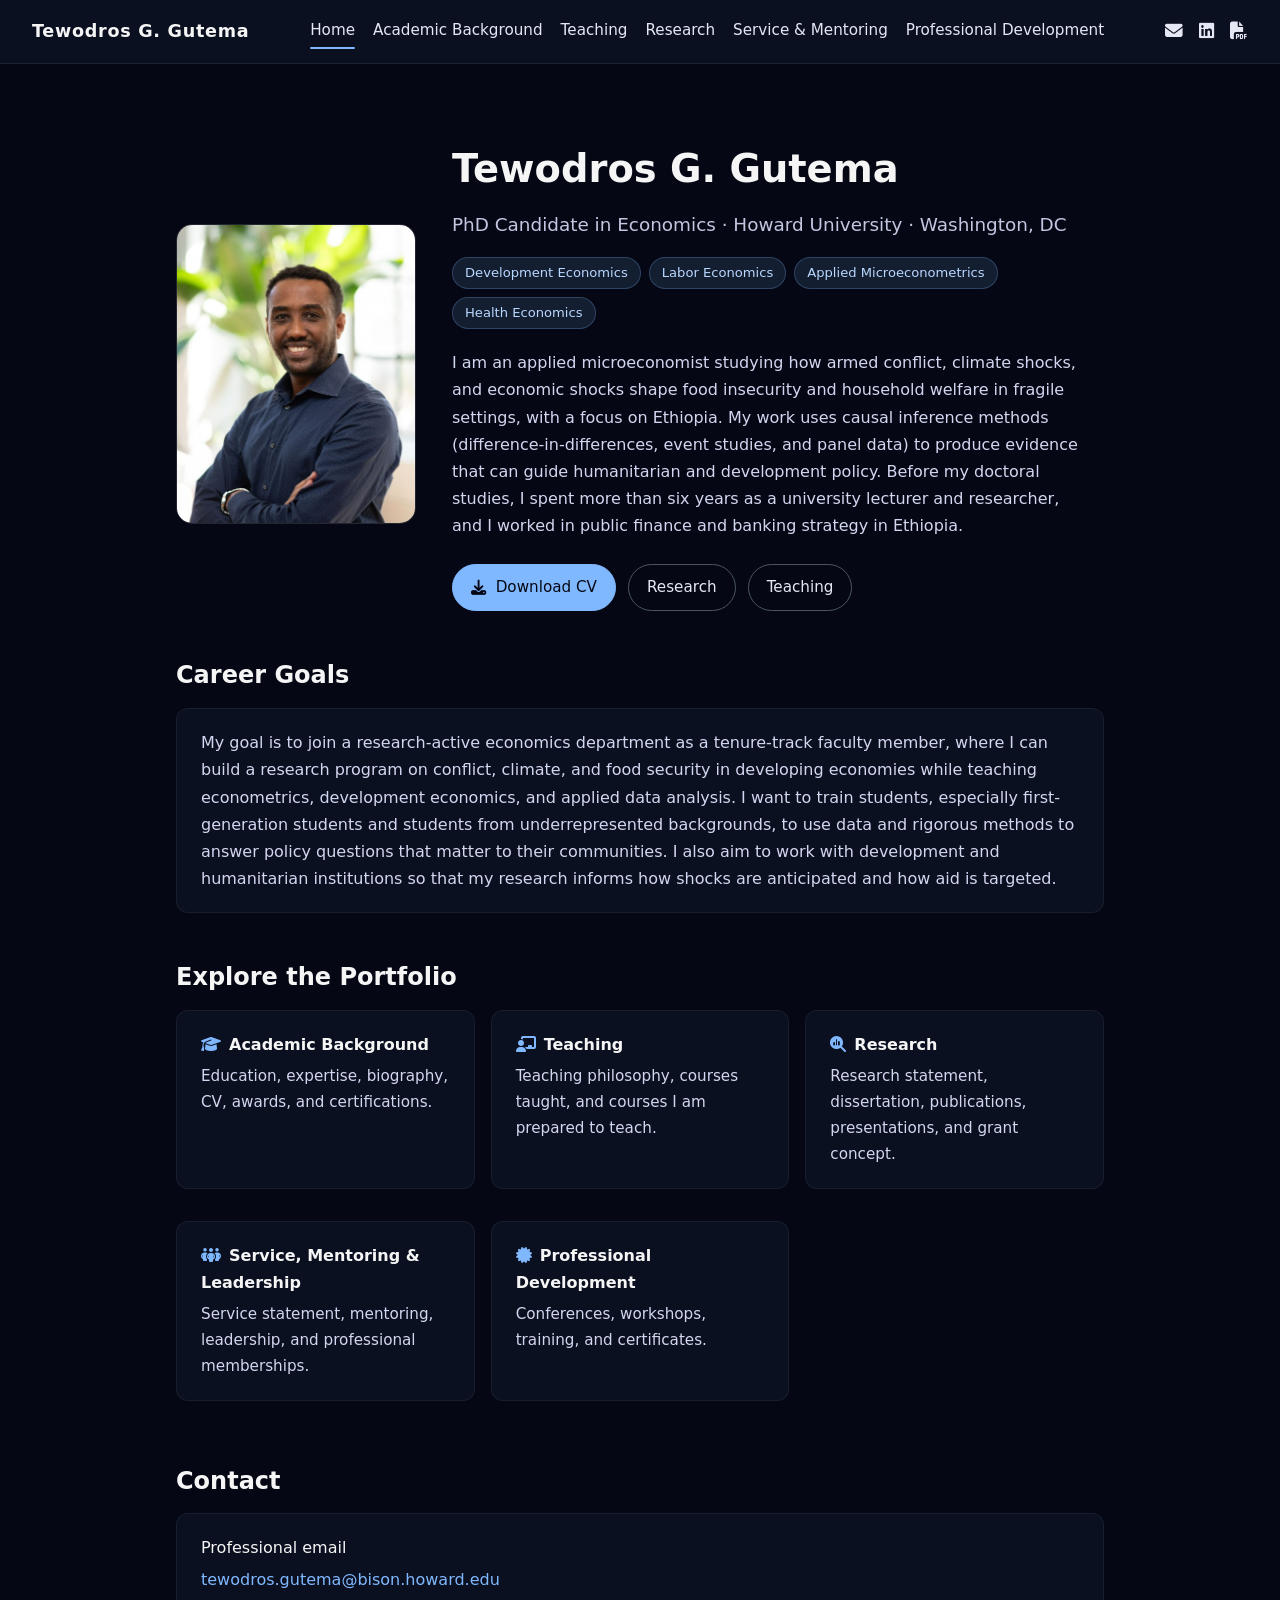
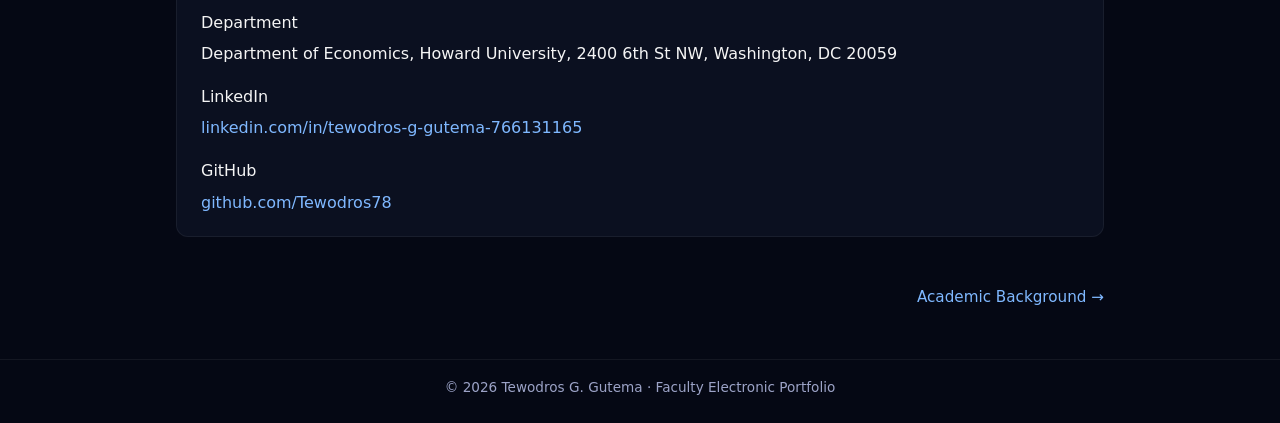
==== index.html @ e726f28e "Add files via upload" ====
<!DOCTYPE html>
<html lang="en">
<head>
    <meta charset="UTF-8">
    <meta name="viewport" content="width=device-width, initial-scale=1.0">
    <title>Tewodros G. Gutema | Home</title>
    <meta name="description" content="Faculty electronic portfolio of Tewodros G. Gutema, PhD Candidate in Economics, Howard University.">
    <link rel="stylesheet" href="style.css">
    <link rel="stylesheet" href="https://cdnjs.cloudflare.com/ajax/libs/font-awesome/6.5.1/css/all.min.css">
</head>
<body>
<div class="page-wrapper">

    <nav class="navbar">
        <div class="nav-brand">Tewodros G. Gutema</div>
        <div class="nav-links">
            <a href="index.html" class="active">Home</a>
            <a href="background.html">Academic Background</a>
            <a href="teaching.html">Teaching</a>
            <a href="research.html">Research</a>
            <a href="service.html">Service & Mentoring</a>
            <a href="development.html">Professional Development</a>
        </div>
        <div class="nav-icons">
            <a href="mailto:tewodros.gutema@bison.howard.edu" title="Email"><i class="fa-solid fa-envelope"></i></a>
            <a href="https://www.linkedin.com/in/tewodros-g-gutema-766131165" target="_blank" title="LinkedIn"><i class="fa-brands fa-linkedin"></i></a>
            <a href="Tewodros_Gutema_CV.pdf" target="_blank" title="Download CV"><i class="fa-solid fa-file-pdf"></i></a>
        </div>
    </nav>

    <main class="main-content">

        <section class="hero">
            <div class="hero-grid">
                <img class="headshot" src="images/headshot.jpg" alt="Professional photograph of Tewodros G. Gutema">
                <div>
                    <h1 class="hero-name">Tewodros G. Gutema</h1>
                    <p class="hero-title">PhD Candidate in Economics &middot; Howard University &middot; Washington, DC</p>
                    <div class="tag-row">
                        <span class="tag">Development Economics</span>
                        <span class="tag">Labor Economics</span>
                        <span class="tag">Applied Microeconometrics</span>
                        <span class="tag">Health Economics</span>
                    </div>
                    <p class="hero-tagline">
                        I am an applied microeconomist studying how armed conflict, climate shocks, and economic
                        shocks shape food insecurity and household welfare in fragile settings, with a focus on
                        Ethiopia. My work uses causal inference methods (difference-in-differences, event studies,
                        and panel data) to produce evidence that can guide humanitarian and development policy.
                        Before my doctoral studies, I spent more than six years as a university lecturer and
                        researcher, and I worked in public finance and banking strategy in Ethiopia.
                    </p>
                    <div class="hero-buttons">
                        <a href="Tewodros_Gutema_CV.pdf" target="_blank" class="btn btn-primary"><i class="fa-solid fa-download"></i>&nbsp; Download CV</a>
                        <a href="research.html" class="btn btn-outline">Research</a>
                        <a href="teaching.html" class="btn btn-outline">Teaching</a>
                    </div>
                </div>
            </div>
        </section>

        <section class="page-section">
        <h2 class="section-title">Career Goals</h2>
        <div class="card statement">
            <p>My goal is to join a research-active economics department as a tenure-track faculty member, where I can build a research program on conflict, climate, and food security in developing economies while teaching econometrics, development economics, and applied data analysis. I want to train students, especially first-generation students and students from underrepresented backgrounds, to use data and rigorous methods to answer policy questions that matter to their communities. I also aim to work with development and humanitarian institutions so that my research informs how shocks are anticipated and how aid is targeted.</p>
        </div>
        </section>
        <section class="page-section">
        <h2 class="section-title">Explore the Portfolio</h2>
        <div class="section-grid">
            <a class="card section-card" href="background.html"><div class="card-title"><i class="fa-solid fa-graduation-cap"></i>Academic Background</div><div class="card-body">Education, expertise, biography, CV, awards, and certifications.</div></a>
            <a class="card section-card" href="teaching.html"><div class="card-title"><i class="fa-solid fa-chalkboard-user"></i>Teaching</div><div class="card-body">Teaching philosophy, courses taught, and courses I am prepared to teach.</div></a>
            <a class="card section-card" href="research.html"><div class="card-title"><i class="fa-solid fa-magnifying-glass-chart"></i>Research</div><div class="card-body">Research statement, dissertation, publications, presentations, and grant concept.</div></a>
            <a class="card section-card" href="service.html"><div class="card-title"><i class="fa-solid fa-people-group"></i>Service, Mentoring &amp; Leadership</div><div class="card-body">Service statement, mentoring, leadership, and professional memberships.</div></a>
            <a class="card section-card" href="development.html"><div class="card-title"><i class="fa-solid fa-certificate"></i>Professional Development</div><div class="card-body">Conferences, workshops, training, and certificates.</div></a>
        </div>
        </section>
        <section class="page-section">
        <h2 class="section-title">Contact</h2>
        <div class="card contact-grid">
            <div><div class="contact-label">Professional email</div><a href="mailto:tewodros.gutema@bison.howard.edu">tewodros.gutema@bison.howard.edu</a></div>
            <div><div class="contact-label">Department</div>Department of Economics, Howard University, 2400 6th St NW, Washington, DC 20059</div>
            <div><div class="contact-label">LinkedIn</div><a href="https://www.linkedin.com/in/tewodros-g-gutema-766131165" target="_blank">linkedin.com/in/tewodros-g-gutema-766131165</a></div>
            <div><div class="contact-label">GitHub</div><a href="https://github.com/Tewodros78" target="_blank">github.com/Tewodros78</a></div>
        </div>
        </section>
        <div class="page-nav"><span></span><a href="background.html">Academic Background &rarr;</a></div>
    </main>

    <footer>
        &copy; <span id="year"></span> Tewodros G. Gutema &middot; Faculty Electronic Portfolio
    </footer>
</div>
<script>document.getElementById("year").textContent = new Date().getFullYear();</script>
</body>
</html>
---- style.css ----
/* ====== Global ====== */
* {
    box-sizing: border-box;
    margin: 0;
    padding: 0;
}

body {
    font-family: system-ui, -apple-system, BlinkMacSystemFont, "Segoe UI", sans-serif;
    background: #050814;
    color: #f5f5f5;
    line-height: 1.7;
}

a {
    color: #7fb8ff;
    text-decoration: none;
}

a:hover {
    text-decoration: underline;
}

/* ====== Layout ====== */

.page-wrapper {
    min-height: 100vh;
    display: flex;
    flex-direction: column;
}

.main-content {
    width: 100%;
    max-width: 960px;
    margin: 0 auto;
    padding: 96px 16px 48px;
}

/* ====== Nav Bar ====== */

.navbar {
    position: fixed;
    top: 0;
    left: 0;
    right: 0;
    height: 64px;
    background: #0b1020;
    border-bottom: 1px solid rgba(255,255,255,0.08);
    display: flex;
    align-items: center;
    justify-content: space-between;
    padding: 0 32px;
    z-index: 100;
}

.nav-brand {
    font-weight: 600;
    letter-spacing: 0.04em;
    font-size: 1.1rem;
}

.nav-links {
    display: flex;
    gap: 24px;
    align-items: center;
    font-size: 0.95rem;
}

.nav-links a {
    text-decoration: none;
    color: #e5e7f5;
    position: relative;
    padding-bottom: 2px;
}

.nav-links a:hover {
    color: #ffffff;
}

.nav-links a.active::after {
    content: "";
    position: absolute;
    left: 0;
    bottom: -4px;
    width: 100%;
    height: 2px;
    background: #7fb8ff;
    border-radius: 999px;
}

.nav-icons {
    display: flex;
    gap: 16px;
    align-items: center;
}

.nav-icons a {
    color: #e5e7f5;
    font-size: 1.1rem;
}

.nav-icons a:hover {
    color: #7fb8ff;
}

/* ====== Hero (Home) ====== */

.hero {
    padding-top: 40px;
    text-align: left;
}

.hero-name {
    font-size: 2.4rem;
    font-weight: 700;
    margin-bottom: 8px;
}

.hero-title {
    font-size: 1.15rem;
    color: #c3c6e0;
    margin-bottom: 16px;
}

.hero-tagline {
    max-width: 640px;
    color: #d3d6f0;
    margin-bottom: 24px;
}

.hero-buttons {
    display: flex;
    flex-wrap: wrap;
    gap: 12px;
}

.btn {
    display: inline-flex;
    align-items: center;
    justify-content: center;
    padding: 10px 18px;
    border-radius: 999px;
    border: 1px solid transparent;
    font-size: 0.95rem;
    cursor: pointer;
    transition: background 0.2s, color 0.2s, border-color 0.2s, transform 0.1s;
}

.btn-primary {
    background: #7fb8ff;
    color: #050814;
    border-color: #7fb8ff;
}

.btn-primary:hover {
    background: #a1caff;
    border-color: #a1caff;
    transform: translateY(-1px);
}

.btn-outline {
    background: transparent;
    color: #e5e7f5;
    border-color: #4b5563;
}

.btn-outline:hover {
    border-color: #7fb8ff;
    color: #ffffff;
    transform: translateY(-1px);
}

/* ====== Sections ====== */

.section-title {
    font-size: 1.5rem;
    font-weight: 600;
    margin-bottom: 12px;
}

.section-subtitle {
    color: #c3c6e0;
    margin-bottom: 24px;
}

.card {
    background: #0b1020;
    border-radius: 12px;
    border: 1px solid rgba(255,255,255,0.06);
    padding: 20px 24px;
    margin-bottom: 16px;
}

.card-title {
    font-weight: 600;
    margin-bottom: 6px;
}

.card-meta {
    font-size: 0.86rem;
    color: #9ca3c7;
    margin-bottom: 6px;
}

.card-body {
    font-size: 0.95rem;
    color: #d3d6f0;
}

/* ====== Lists ====== */

.bullet-list {
    margin-left: 1.2rem;
    margin-top: 8px;
}

.bullet-list li {
    margin-bottom: 6px;
}

/* ====== Footer ====== */

footer {
    margin-top: auto;
    padding: 16px 0 24px;
    text-align: center;
    font-size: 0.85rem;
    color: #9ca3c7;
    border-top: 1px solid rgba(255,255,255,0.06);
}

/* ====== Contact ====== */

.contact-grid {
    display: grid;
    gap: 16px;
    margin-top: 12px;
}

.contact-label {
    font-weight: 500;
    margin-bottom: 4px;
}

/* Responsive */

@media (max-width: 720px) {
    .navbar {
        padding: 0 16px;
    }

    .nav-links {
        display: none; /* keep simple on mobile for now */
    }

    .hero-name {
        font-size: 2rem;
    }

    .main-content {
        padding-top: 88px;
    }
}

/* ====== Faculty portfolio additions ====== */

.nav-links { flex-wrap: wrap; gap: 18px; }

.hero-grid {
    display: grid;
    grid-template-columns: 240px 1fr;
    gap: 36px;
    align-items: center;
}

.headshot {
    width: 240px;
    height: 300px;
    object-fit: cover;
    object-position: center 20%;
    border-radius: 16px;
    border: 1px solid rgba(255,255,255,0.12);
}

.tag-row { display: flex; flex-wrap: wrap; gap: 8px; margin: 12px 0 20px; }
.tag {
    font-size: 0.82rem;
    padding: 4px 12px;
    border-radius: 999px;
    background: rgba(127,184,255,0.12);
    color: #b9d7ff;
    border: 1px solid rgba(127,184,255,0.25);
}

.section-grid {
    display: grid;
    grid-template-columns: repeat(auto-fit, minmax(260px, 1fr));
    gap: 16px;
    margin-top: 12px;
}

a.section-card { display: block; color: inherit; transition: border-color 0.2s, transform 0.1s; }
a.section-card:hover { text-decoration: none; border-color: #7fb8ff; transform: translateY(-2px); }
.section-card .card-title i { color: #7fb8ff; margin-right: 8px; }

.page-section { margin-top: 44px; }
.page-section:first-child { margin-top: 0; }

.statement p { margin-bottom: 14px; color: #d3d6f0; }
.statement p:last-child { margin-bottom: 0; }
.statement h3 { font-size: 1.05rem; color: #ffffff; margin: 18px 0 8px; }

.split { display: flex; justify-content: space-between; gap: 16px; flex-wrap: wrap; }

.placeholder {
    background: rgba(250, 204, 21, 0.12);
    border: 1px dashed rgba(250, 204, 21, 0.6);
    color: #fde68a;
    padding: 0 6px;
    border-radius: 4px;
}

table.simple { width: 100%; border-collapse: collapse; font-size: 0.93rem; margin-top: 8px; }
table.simple th, table.simple td { text-align: left; padding: 8px 10px; border-bottom: 1px solid rgba(255,255,255,0.08); }
table.simple th { color: #9ca3c7; font-weight: 500; }

.page-nav { display: flex; justify-content: space-between; margin-top: 48px; font-size: 0.95rem; }

@media (max-width: 720px) {
    .navbar { height: auto; min-height: 64px; flex-wrap: wrap; padding: 10px 16px; gap: 6px; }
    .nav-links { display: flex; gap: 12px; font-size: 0.85rem; width: 100%; }
    .nav-icons { position: absolute; top: 18px; right: 16px; }
    .main-content { padding-top: 140px; }
    .hero-grid { grid-template-columns: 1fr; }
    .headshot { width: 180px; height: 225px; }
}
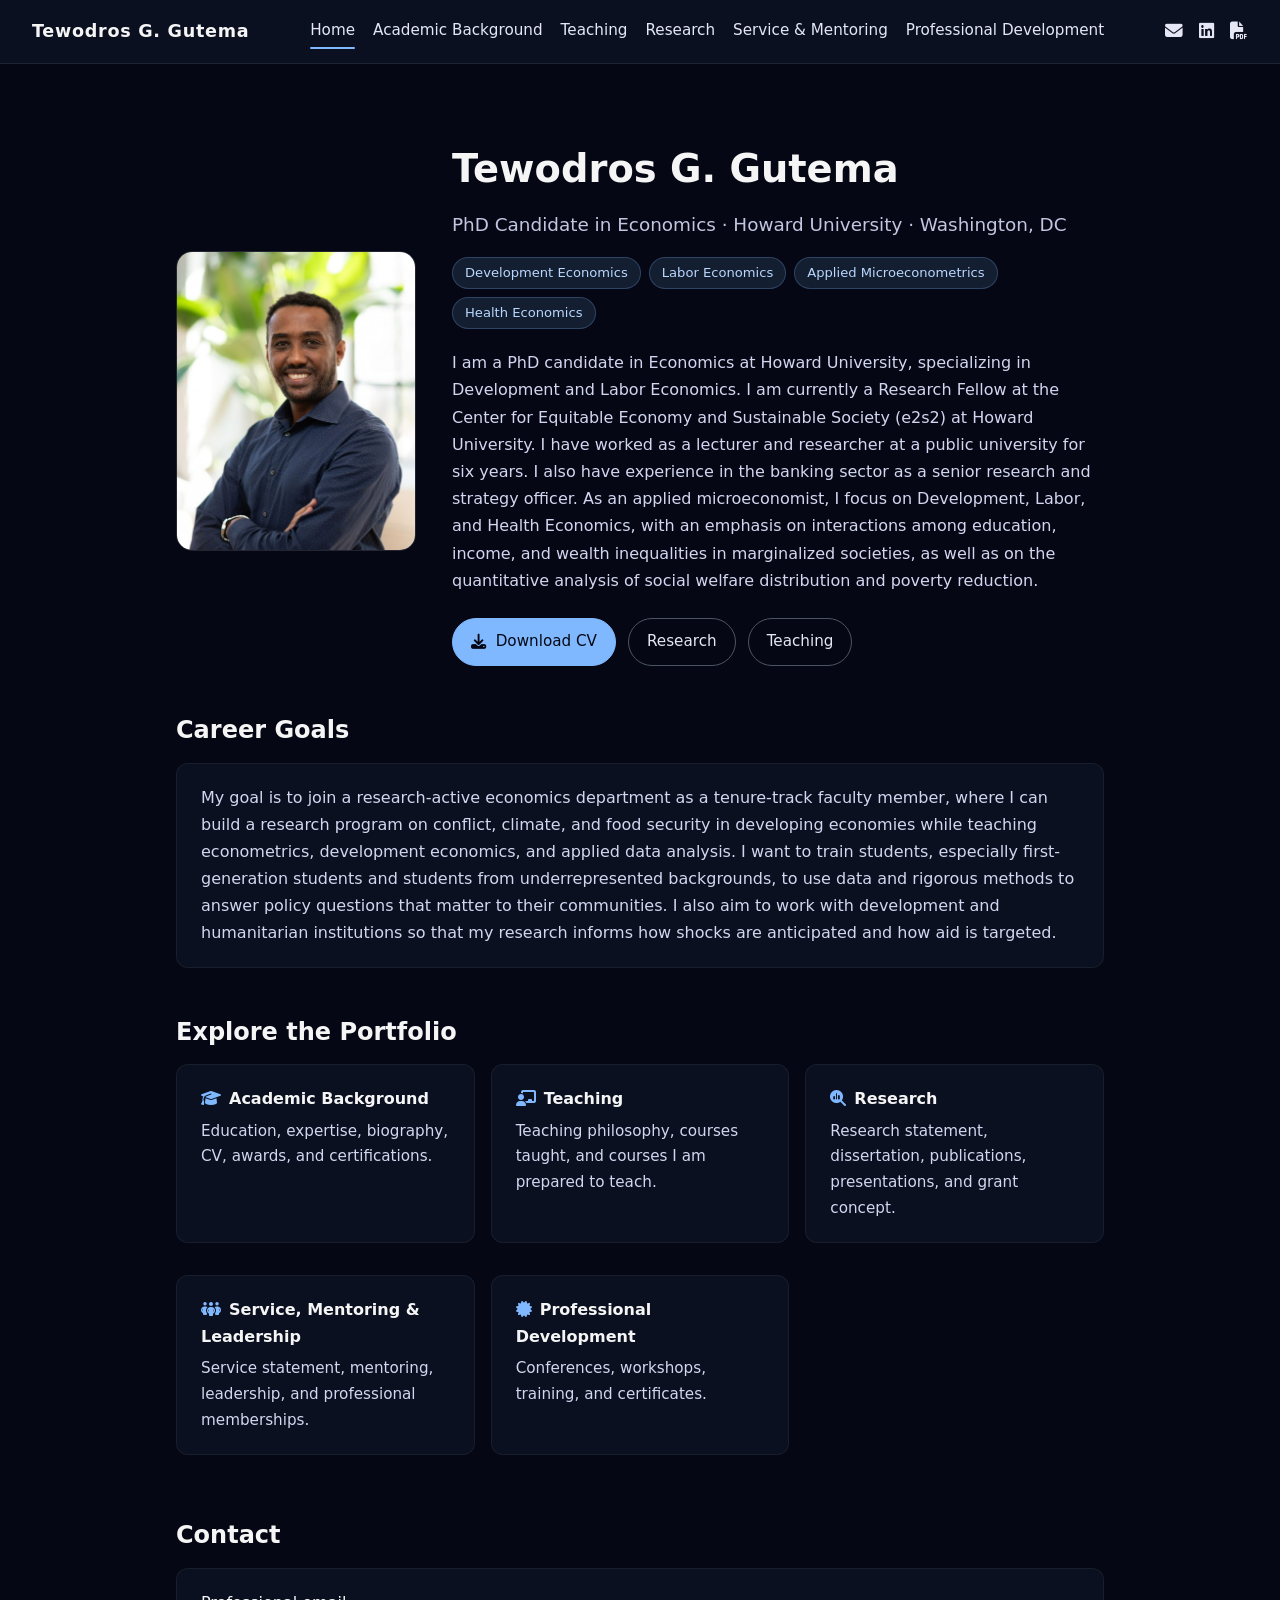
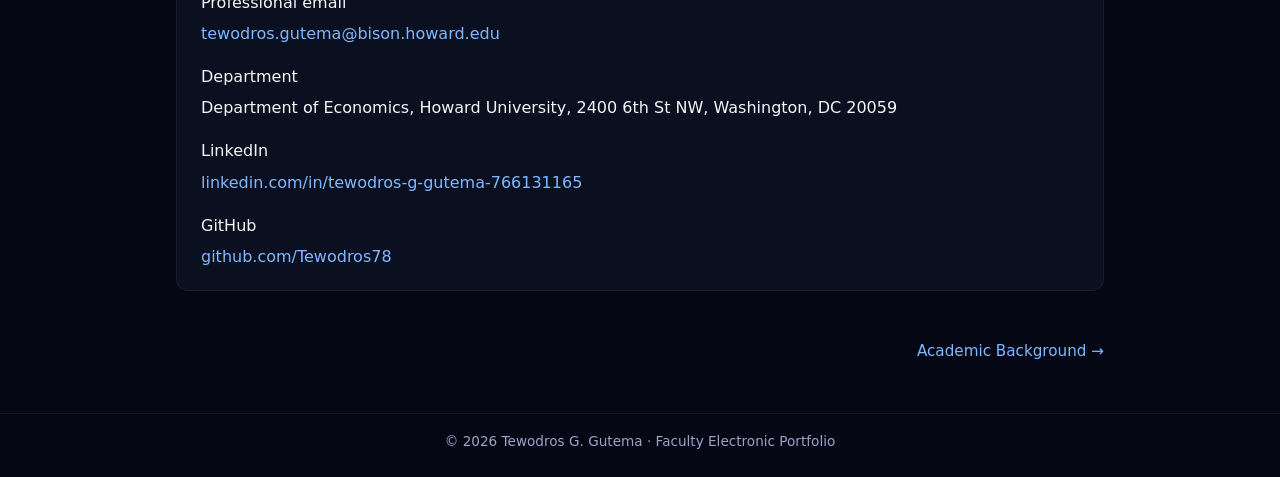
==== commit e4e19709: "Update index.html" ====
--- a/index.html
+++ b/index.html
@@ -43,12 +43,12 @@
                         <span class="tag">Health Economics</span>
                     </div>
                     <p class="hero-tagline">
-                        I am an applied microeconomist studying how armed conflict, climate shocks, and economic
-                        shocks shape food insecurity and household welfare in fragile settings, with a focus on
-                        Ethiopia. My work uses causal inference methods (difference-in-differences, event studies,
-                        and panel data) to produce evidence that can guide humanitarian and development policy.
-                        Before my doctoral studies, I spent more than six years as a university lecturer and
-                        researcher, and I worked in public finance and banking strategy in Ethiopia.
+                        I am a PhD candidate in Economics at Howard University, specializing in Development and Labor Economics. 
+                        I am currently a Research Fellow at the Center for Equitable Economy and Sustainable Society (e2s2) at Howard University. 
+                        I have worked as a lecturer and researcher at a public university for six years. I also have experience in the banking 
+                        sector as a senior research and strategy officer. As an applied microeconomist, I focus on Development, Labor, and Health Economics,
+                        with an emphasis on interactions among education, income, and wealth inequalities in marginalized societies, as well as on 
+                        the quantitative analysis of social welfare distribution and poverty reduction.
                     </p>
                     <div class="hero-buttons">
                         <a href="Tewodros_Gutema_CV.pdf" target="_blank" class="btn btn-primary"><i class="fa-solid fa-download"></i>&nbsp; Download CV</a>
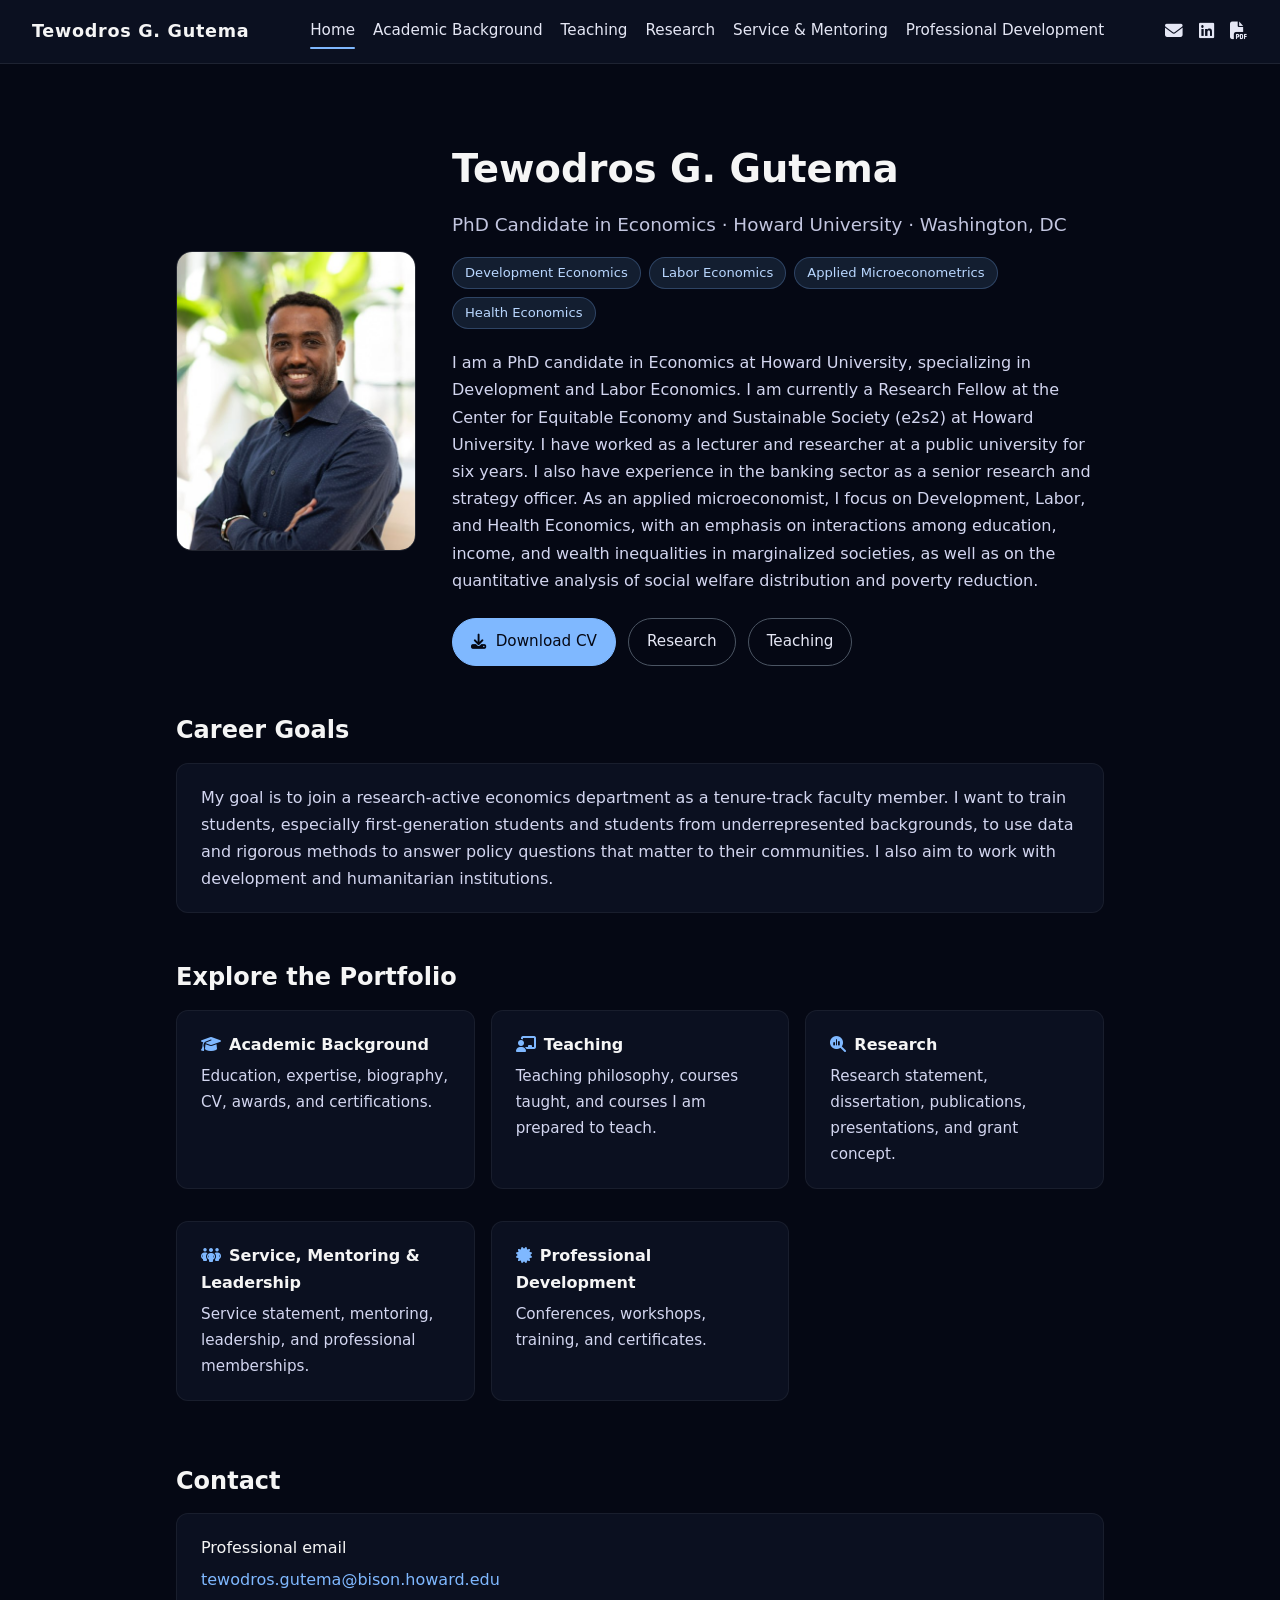
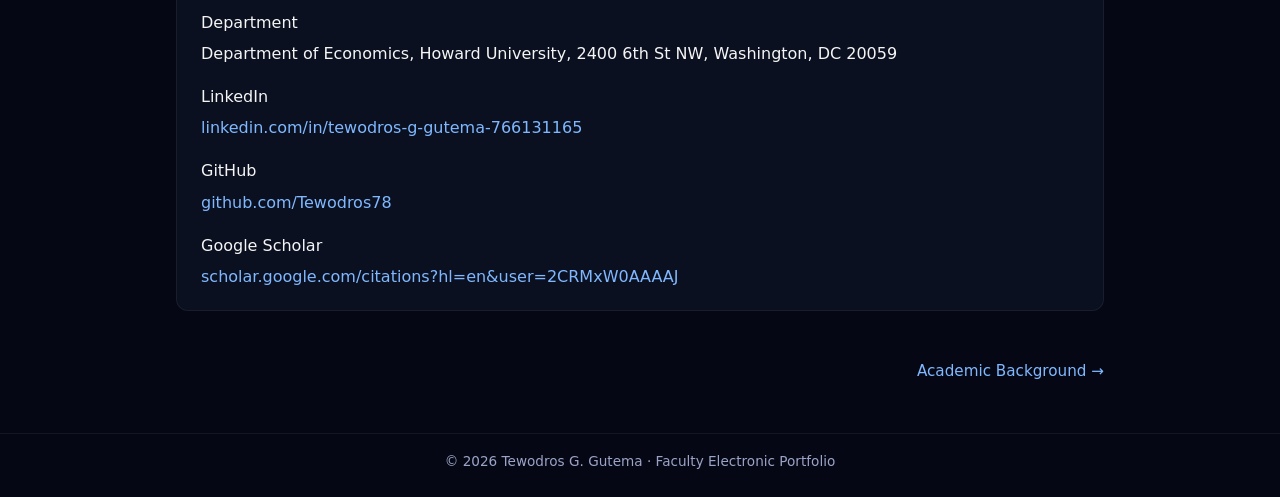
==== commit 340c724f: "Update index.html" ====
--- a/index.html
+++ b/index.html
@@ -62,7 +62,9 @@
         <section class="page-section">
         <h2 class="section-title">Career Goals</h2>
         <div class="card statement">
-            <p>My goal is to join a research-active economics department as a tenure-track faculty member, where I can build a research program on conflict, climate, and food security in developing economies while teaching econometrics, development economics, and applied data analysis. I want to train students, especially first-generation students and students from underrepresented backgrounds, to use data and rigorous methods to answer policy questions that matter to their communities. I also aim to work with development and humanitarian institutions so that my research informs how shocks are anticipated and how aid is targeted.</p>
+            <p>My goal is to join a research-active economics department as a tenure-track faculty member. I want to train students, 
+                especially first-generation students and students from underrepresented backgrounds, to use data and rigorous methods to answer policy questions 
+                that matter to their communities. I also aim to work with development and humanitarian institutions.</p>
         </div>
         </section>
         <section class="page-section">
@@ -82,6 +84,7 @@
             <div><div class="contact-label">Department</div>Department of Economics, Howard University, 2400 6th St NW, Washington, DC 20059</div>
             <div><div class="contact-label">LinkedIn</div><a href="https://www.linkedin.com/in/tewodros-g-gutema-766131165" target="_blank">linkedin.com/in/tewodros-g-gutema-766131165</a></div>
             <div><div class="contact-label">GitHub</div><a href="https://github.com/Tewodros78" target="_blank">github.com/Tewodros78</a></div>
+            <div><div class="contact-label">Google Scholar</div><a href="https://scholar.google.com/citations?hl=en&user=2CRMxW0AAAAJ" target="_blank">scholar.google.com/citations?hl=en&user=2CRMxW0AAAAJ</a></div>
         </div>
         </section>
         <div class="page-nav"><span></span><a href="background.html">Academic Background &rarr;</a></div>
